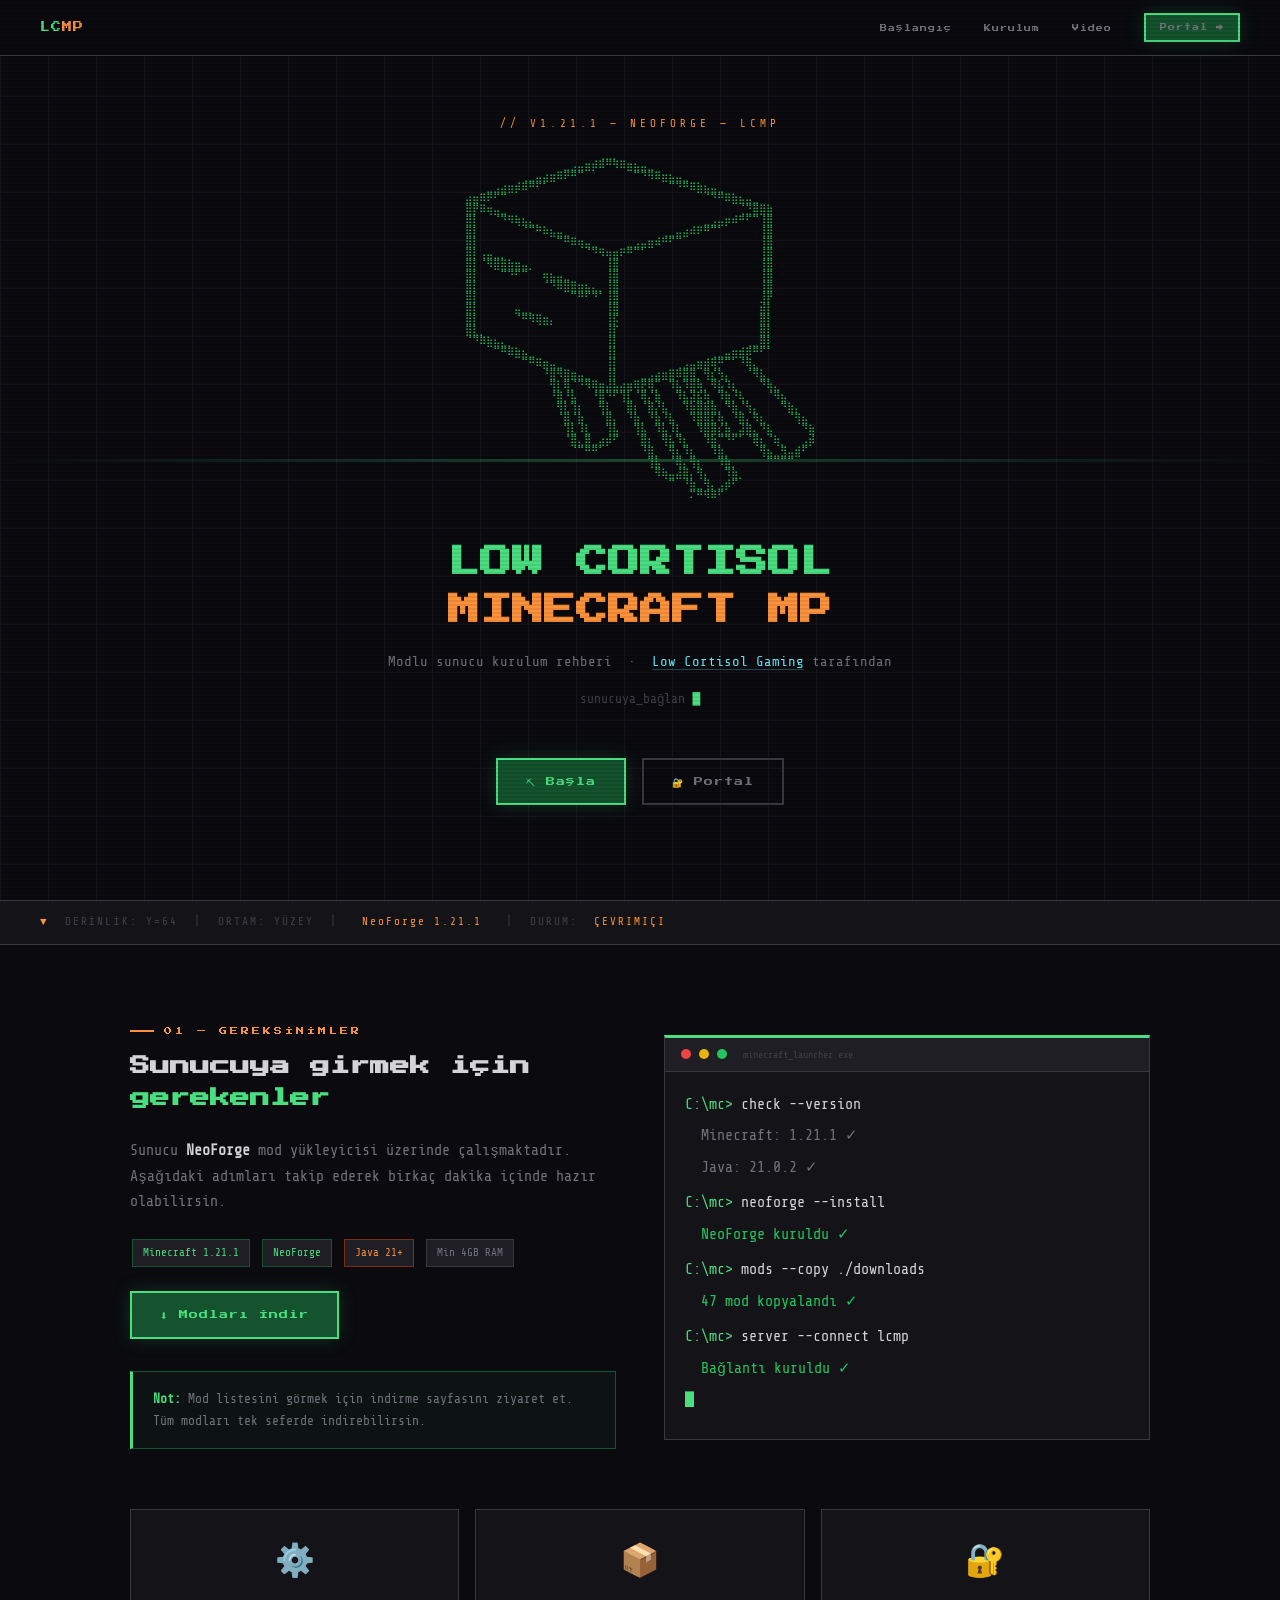
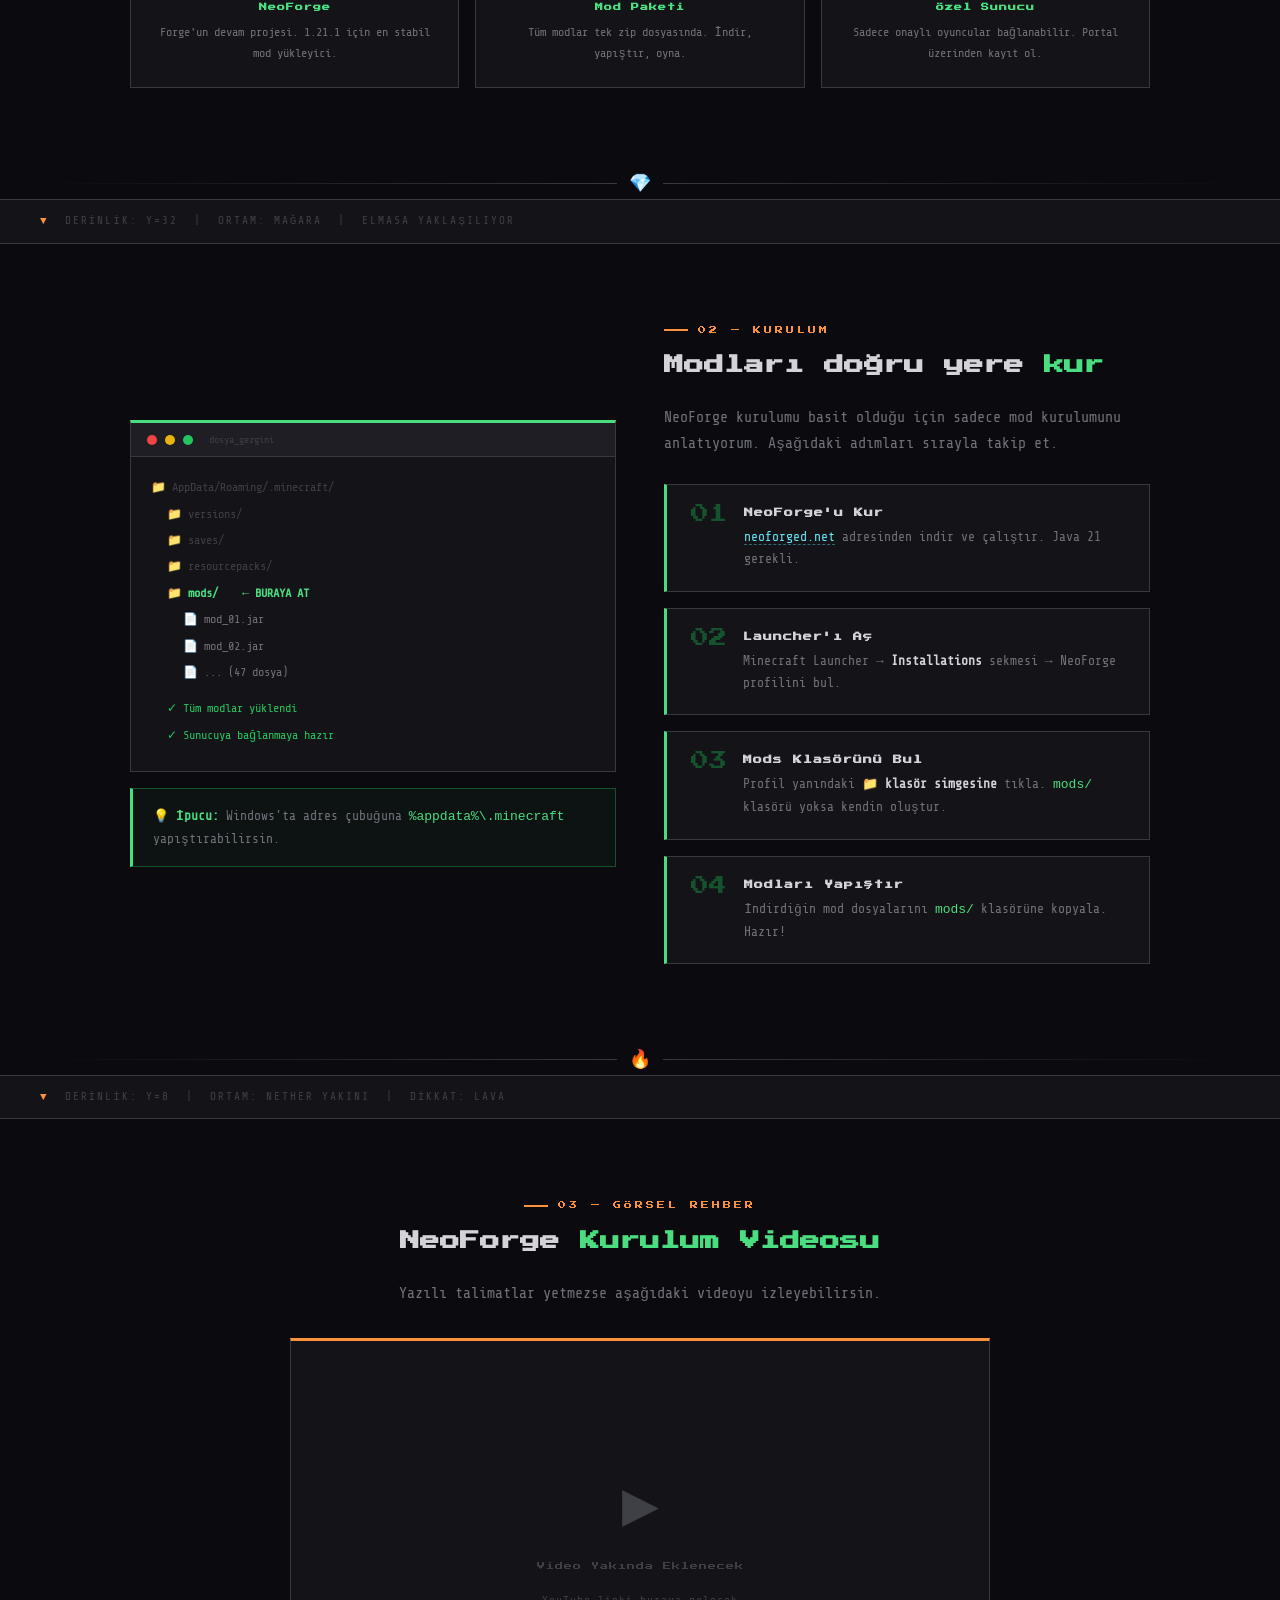
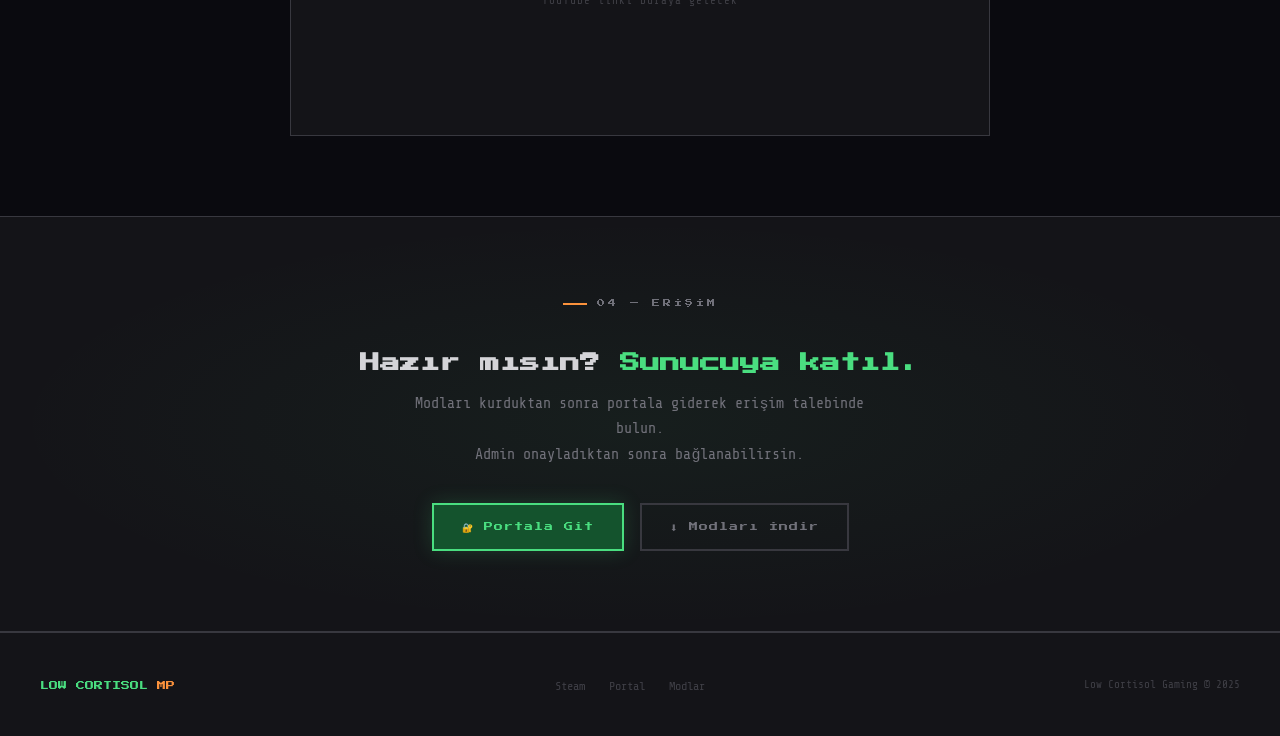
==== index.html @ 9e17c442 "Update index.html" ====
<!DOCTYPE html>
<html lang="tr">
<head>
  <meta charset="utf-8"/>
  <meta name="viewport" content="width=device-width, initial-scale=1"/>
  <title>Low Cortisol MP — Kurulum Rehberi</title>
  <link href="https://fonts.googleapis.com/css2?family=Press+Start+2P&family=Share+Tech+Mono&display=swap" rel="stylesheet"/>
  <style>
    :root {
      --obsidian:  #0a0a0f;
      --stone:     #141418;
      --stone2:    #1e1e24;
      --stone3:    #2a2a32;
      --border:    #38383f;
      --emerald:   #4ade80;
      --emerald2:  #22c55e;
      --emerald-d: #14532d;
      --emerald-g: rgba(74,222,128,0.18);
      --lava:      #fb923c;
      --lava-g:    rgba(251,146,60,0.18);
      --diamond:   #67e8f9;
      --text:      #d4d4d8;
      --text-dim:  #71717a;
      --text-faint:#3f3f46;
      --scan: repeating-linear-gradient(0deg,transparent,transparent 2px,rgba(0,0,0,0.18) 2px,rgba(0,0,0,0.18) 4px);
    }
    *,*::before,*::after{box-sizing:border-box;margin:0;padding:0;}
    html{scroll-behavior:smooth;}
    body{background:var(--obsidian);color:var(--text);font-family:'Share Tech Mono',monospace;font-size:15px;line-height:1.7;cursor:crosshair;overflow-x:hidden;}
    body::after{content:'';position:fixed;inset:0;background:var(--scan);pointer-events:none;z-index:9999;opacity:0.4;}
    ::-webkit-scrollbar{width:6px;}
    ::-webkit-scrollbar-track{background:var(--stone);}
    ::-webkit-scrollbar-thumb{background:var(--emerald-d);}

    @keyframes flicker{0%,100%{opacity:1;}92%{opacity:1;}93%{opacity:0.7;}95%{opacity:1;}97%{opacity:0.8;}}
    @keyframes glow-pulse{0%,100%{text-shadow:0 0 8px var(--emerald),0 0 20px var(--emerald-g);}50%{text-shadow:0 0 18px var(--emerald),0 0 50px var(--emerald-g),0 0 80px rgba(74,222,128,0.08);}}
    @keyframes lava-pulse{0%,100%{text-shadow:0 0 8px var(--lava),0 0 20px var(--lava-g);}50%{text-shadow:0 0 18px var(--lava),0 0 50px var(--lava-g);}}
    @keyframes slide-up{from{opacity:0;transform:translateY(30px);}to{opacity:1;transform:translateY(0);}}
    @keyframes cursor-blink{0%,100%{opacity:1;}50%{opacity:0;}}
    @keyframes ore-shimmer{0%,100%{opacity:0.6;}50%{opacity:1;}}
    @keyframes float{0%,100%{transform:translateY(0px);}50%{transform:translateY(-8px);}}
    @keyframes scandown{0%{transform:translateY(-100%);}100%{transform:translateY(100vh);}}

    /* NAV */
    #nav{position:fixed;top:0;left:0;right:0;z-index:100;background:rgba(10,10,15,0.92);backdrop-filter:blur(12px);border-bottom:1px solid var(--border);padding:0 40px;display:flex;align-items:center;justify-content:space-between;height:56px;}
    .nav-brand{font-family:'Press Start 2P',monospace;font-size:10px;color:var(--emerald);animation:glow-pulse 3s ease-in-out infinite;letter-spacing:1px;}
    .nav-brand span{color:var(--lava);animation:lava-pulse 3s ease-in-out infinite;}
    .nav-links{display:flex;gap:32px;list-style:none;align-items:center;}
    .nav-links a{font-family:'Press Start 2P',monospace;font-size:7px;color:var(--text-dim);text-decoration:none;letter-spacing:1px;transition:color 0.2s;position:relative;padding-bottom:2px;}
    .nav-links a::after{content:'';position:absolute;bottom:-4px;left:0;width:0;height:2px;background:var(--emerald);transition:width 0.25s;}
    .nav-links a:hover{color:var(--emerald);}
    .nav-links a:hover::after{width:100%;}
    .nav-links .nav-btn{padding:9px 14px;font-size:7px;line-height:1;vertical-align:middle;margin:0;padding-bottom:9px;}
    .nav-links .nav-btn::after{display:none !important;}

    /* HERO */
    #hero{min-height:100vh;display:flex;flex-direction:column;align-items:center;justify-content:center;padding:80px 40px 60px;position:relative;overflow:hidden;}
    #hero::before{content:'';position:absolute;inset:0;background-image:linear-gradient(var(--stone3) 1px,transparent 1px),linear-gradient(90deg,var(--stone3) 1px,transparent 1px);background-size:48px 48px;opacity:0.35;animation:flicker 8s infinite;}
    #hero::after{content:'';position:absolute;left:0;right:0;height:3px;background:linear-gradient(90deg,transparent,var(--emerald),transparent);animation:scandown 6s linear infinite;opacity:0.3;pointer-events:none;}
    .hero-tag{font-size:11px;color:var(--lava);letter-spacing:4px;text-transform:uppercase;margin-bottom:24px;animation:slide-up 0.6s ease both;position:relative;z-index:1;}
    .ascii-art{font-family:'Share Tech Mono',monospace;font-size:clamp(5px,0.85vw,10px);line-height:1.1;color:var(--emerald2);text-shadow:0 0 8px var(--emerald-g);margin-bottom:40px;animation:slide-up 0.7s ease 0.1s both,float 6s ease-in-out infinite 1s;white-space:pre;text-align:center;position:relative;z-index:1;opacity:0.9;}
    .hero-title{font-family:'Press Start 2P',monospace;font-size:clamp(16px,3.5vw,32px);color:var(--emerald);text-align:center;line-height:1.5;margin-bottom:16px;animation:slide-up 0.8s ease 0.2s both,glow-pulse 4s ease-in-out infinite 1s;position:relative;z-index:1;}
    .hero-title span{color:var(--lava);animation:lava-pulse 4s ease-in-out infinite;}
    .hero-sub{color:var(--text-dim);font-size:14px;text-align:center;margin-bottom:8px;animation:slide-up 0.9s ease 0.3s both;position:relative;z-index:1;}
    .hero-sub a{color:var(--diamond);text-decoration:none;border-bottom:1px solid rgba(103,232,249,0.3);}
    .hero-sub a:hover{color:#fff;border-color:var(--diamond);}
    .cursor-line{font-size:13px;color:var(--text-faint);margin-top:6px;animation:slide-up 1s ease 0.4s both;position:relative;z-index:1;}
    .cursor-line::after{content:'█';color:var(--emerald);animation:cursor-blink 1s step-end infinite;}
    .hero-btns{display:flex;gap:16px;margin-top:48px;flex-wrap:wrap;justify-content:center;animation:slide-up 1s ease 0.5s both;position:relative;z-index:1;}

    /* BUTTONS */
    .btn{font-family:'Press Start 2P',monospace;font-size:9px;padding:14px 28px;border:2px solid;text-decoration:none;letter-spacing:1px;cursor:pointer;transition:all 0.2s;position:relative;overflow:hidden;display:inline-block;}
    .btn::before{content:'';position:absolute;top:0;left:-100%;width:100%;height:100%;background:linear-gradient(90deg,transparent,rgba(255,255,255,0.06),transparent);transition:left 0.4s;}
    .btn:hover::before{left:100%;}
    .btn-primary{background:var(--emerald-d);color:var(--emerald);border-color:var(--emerald);box-shadow:0 0 20px var(--emerald-g);}
    .btn-primary:hover{background:#166534;box-shadow:0 0 35px rgba(74,222,128,0.3);transform:translateY(-2px);}
    .btn-secondary{background:transparent;color:var(--text-dim);border-color:var(--border);}
    .btn-secondary:hover{color:var(--text);border-color:var(--text-dim);transform:translateY(-2px);}

    /* ORE DIVIDER */
    .ore-divider{display:flex;align-items:center;gap:12px;padding:0 40px;}
    .ore-divider::before,.ore-divider::after{content:'';flex:1;height:1px;}
    .ore-divider::before{background:linear-gradient(90deg,transparent,var(--border));}
    .ore-divider::after{background:linear-gradient(90deg,var(--border),transparent);}
    .ore-gem{font-size:18px;animation:ore-shimmer 2s ease-in-out infinite;}

    /* DEPTH BAR */
    .depth-bar{display:flex;align-items:center;gap:16px;padding:12px 40px;background:var(--stone);border-top:1px solid var(--border);border-bottom:1px solid var(--border);font-size:11px;color:var(--text-faint);letter-spacing:2px;}
    .depth-bar span{color:var(--lava);}

    /* SECTIONS */
    section{padding:80px 40px;max-width:1100px;margin:0 auto;}
    .section-label{font-family:'Press Start 2P',monospace;font-size:8px;color:var(--lava);letter-spacing:3px;text-transform:uppercase;margin-bottom:12px;display:flex;align-items:center;gap:10px;}
    .section-label::before{content:'';display:inline-block;width:24px;height:2px;background:var(--lava);}
    .section-title{font-family:'Press Start 2P',monospace;font-size:clamp(13px,2vw,20px);color:var(--text);line-height:1.6;margin-bottom:24px;}
    .section-title em{color:var(--emerald);font-style:normal;}

    /* LAYOUT */
    .two-col{display:grid;grid-template-columns:1fr 1fr;gap:48px;align-items:center;}
    .two-col.reverse{direction:rtl;}
    .two-col.reverse>*{direction:ltr;}

    /* TERMINAL */
    .terminal{background:var(--stone);border:1px solid var(--border);border-top:3px solid var(--emerald);}
    .terminal-bar{background:var(--stone2);padding:8px 16px;display:flex;align-items:center;gap:8px;border-bottom:1px solid var(--border);font-size:10px;color:var(--text-faint);}
    .t-dot{width:10px;height:10px;border-radius:50%;}
    .t-dot.red{background:#ef4444;}.t-dot.yel{background:#eab308;}.t-dot.grn{background:var(--emerald2);}
    .terminal-body{padding:20px;}
    .t-line{margin-bottom:6px;}
    .t-prompt{color:var(--emerald);}.t-cmd{color:var(--text);}.t-out{color:var(--text-dim);padding-left:16px;}.t-warn{color:var(--lava);padding-left:16px;}.t-ok{color:var(--emerald2);padding-left:16px;}

    /* STEPS */
    .steps{display:flex;flex-direction:column;gap:16px;}
    .step-card{background:var(--stone);border:1px solid var(--border);border-left:3px solid var(--emerald);padding:20px 24px;display:flex;gap:20px;align-items:flex-start;transition:border-color 0.2s,background 0.2s;}
    .step-card:hover{background:var(--stone2);border-left-color:var(--lava);}
    .step-num{font-family:'Press Start 2P',monospace;font-size:18px;color:var(--emerald-d);line-height:1;min-width:32px;}
    .step-card:hover .step-num{color:var(--lava);}
    .step-text h4{font-family:'Press Start 2P',monospace;font-size:9px;color:var(--text);margin-bottom:6px;letter-spacing:1px;}
    .step-text p{color:var(--text-dim);font-size:13px;}
    .step-text a{color:var(--diamond);text-decoration:none;border-bottom:1px dashed rgba(103,232,249,0.4);}
    .step-text a:hover{color:#fff;}

    /* VIDEO */
    .video-wrap{position:relative;padding-top:56.25%;background:var(--stone);border:1px solid var(--border);border-top:3px solid var(--lava);overflow:hidden;}
    .video-wrap iframe{position:absolute;inset:0;width:100%;height:100%;border:none;}
    .video-placeholder{position:absolute;inset:0;display:flex;flex-direction:column;align-items:center;justify-content:center;gap:12px;color:var(--text-faint);}
    .video-placeholder .icon{font-size:48px;animation:float 3s ease-in-out infinite;}
    .video-placeholder p{font-family:'Press Start 2P',monospace;font-size:8px;letter-spacing:1px;}

    /* INFO GRID */
    .info-grid{display:grid;grid-template-columns:repeat(3,1fr);gap:16px;margin-top:32px;}
    .info-card{background:var(--stone);border:1px solid var(--border);padding:24px;text-align:center;transition:border-color 0.2s,transform 0.2s;}
    .info-card:hover{border-color:var(--emerald);transform:translateY(-4px);}
    .info-card .icon{font-size:32px;margin-bottom:12px;display:block;}
    .info-card h4{font-family:'Press Start 2P',monospace;font-size:8px;color:var(--emerald);margin-bottom:8px;letter-spacing:1px;}
    .info-card p{color:var(--text-dim);font-size:12px;}

    /* CTA */
    #cta-section{background:var(--stone);border-top:1px solid var(--border);border-bottom:1px solid var(--border);padding:80px 40px;text-align:center;position:relative;overflow:hidden;}
    #cta-section::before{content:'';position:absolute;inset:0;background:radial-gradient(ellipse at center,rgba(74,222,128,0.05) 0%,transparent 70%);pointer-events:none;}
    #cta-section p{color:var(--text-dim);margin-bottom:36px;max-width:500px;margin-left:auto;margin-right:auto;}

    /* FOOTER */
    footer{background:var(--stone);border-top:1px solid var(--border);padding:40px;display:flex;justify-content:space-between;align-items:center;flex-wrap:wrap;gap:20px;}
    .footer-brand{font-family:'Press Start 2P',monospace;font-size:9px;color:var(--emerald);}
    .footer-brand span{color:var(--lava);}
    .footer-links{display:flex;gap:24px;list-style:none;}
    .footer-links a{color:var(--text-faint);text-decoration:none;font-size:12px;transition:color 0.2s;}
    .footer-links a:hover{color:var(--emerald);}
    .footer-copy{color:var(--text-faint);font-size:11px;}

    /* BADGES & NOTICE */
    .badge{display:inline-block;background:var(--stone2);border:1px solid var(--border);color:var(--text-dim);font-size:11px;padding:4px 10px;margin:4px 2px;}
    .badge.green{border-color:var(--emerald-d);color:var(--emerald);}
    .badge.lava{border-color:#7c2d12;color:var(--lava);}
    .notice{border:1px solid var(--emerald-d);border-left:3px solid var(--emerald);background:rgba(74,222,128,0.04);padding:16px 20px;margin-top:24px;font-size:13px;color:var(--text-dim);}
    .notice strong{color:var(--emerald);}

    /* REVEAL */
    .reveal{opacity:0;transform:translateY(24px);transition:opacity 0.6s ease,transform 0.6s ease;}
    .reveal.visible{opacity:1;transform:translateY(0);}

    /* RESPONSIVE */
    @media(max-width:768px){
      .two-col,.two-col.reverse{grid-template-columns:1fr;direction:ltr;}
      #nav{padding:0 20px;}
      .nav-links{gap:16px;}
      .nav-links a{font-size:6px;}
      section{padding:60px 24px;}
      .info-grid{grid-template-columns:1fr;}
      .depth-bar{font-size:9px;padding:10px 20px;flex-wrap:wrap;gap:8px;}
    }
  </style>
</head>
<body>

  <nav id="nav">
    <div class="nav-brand">LC<span>MP</span></div>
    <ul class="nav-links">
      <li><a href="#intro">Başlangıç</a></li>
      <li><a href="#kurulum">Kurulum</a></li>
      <li><a href="#video">Video</a></li>
      <li><a href="portal.html" class="btn btn-primary nav-btn">Portal →</a></li>
    </ul>
  </nav>

  <div id="hero">
    <p class="hero-tag">// v1.21.1 — neoforge — LCMP</p>
    <pre class="ascii-art">⠀⠀⠀⠀⠀⠀⠀⠀⠀⠀⠀⠀⠀⠀⠀⢀⣀⣤⣴⣾⠿⢷⣶⣤⣄⣀⠀⠀⠀⠀⠀⠀⠀⠀⠀⠀⠀⠀⠀⠀⠀⠀⠀⠀⠀⠀⠀⠀⠀⠀
⠀⠀⠀⠀⠀⠀⠀⠀⠀⠀⣀⣠⣤⣶⡿⠿⠛⠉⠁⠀⠀⠀⠀⠉⠛⠻⢿⣶⣤⣄⣀⠀⠀⠀⠀⠀⠀⠀⠀⠀⠀⠀⠀⠀⠀⠀⠀⠀⠀⠀
⠀⠀⠀⠀⢀⣠⣤⣴⣾⠿⠟⠋⠉⠀⠀⠀⠀⠀⠀⠀⠀⠀⠀⠀⠀⠀⠀⠀⠉⠛⠻⠿⣶⣦⣄⣀⠀⠀⠀⠀⠀⠀⠀⠀⠀⠀⠀⠀⠀⠀
⣠⣤⣶⡿⠟⠛⠉⠁⠀⠀⠀⠀⠀⠀⠀⠀⠀⠀⠀⠀⠀⠀⠀⠀⠀⠀⠀⠀⠀⠀⠀⠀⠀⠉⠙⠻⠿⣶⣦⣄⣀⠀⠀⠀⠀⠀⠀⠀⠀⠀
⣿⡿⣶⣤⣀⠀⠀⠀⠀⠀⠀⠀⠀⠀⠀⠀⠀⠀⠀⠀⠀⠀⠀⠀⠀⠀⠀⠀⠀⠀⠀⠀⠀⠀⠀⠀⠀⠀⠉⠙⠻⣿⣶⣦⠀⠀⠀⠀⠀⠀
⣿⡇⠀⠈⠙⠻⢶⣦⣄⡀⠀⠀⠀⠀⠀⠀⠀⠀⠀⠀⠀⠀⠀⠀⠀⠀⠀⠀⠀⠀⠀⠀⠀⠀⠀⢀⣀⣤⣴⠾⠟⠛⢹⣿⠀⠀⠀⠀⠀⠀
⣿⡇⠀⠀⠀⠀⠀⠈⠙⠛⠷⣦⣄⣀⠀⠀⠀⠀⠀⠀⠀⠀⠀⠀⠀⠀⠀⠀⠀⠀⣀⣠⣴⡶⠿⠛⠋⠁⠀⠀⠀⠀⢸⣿⠀⠀⠀⠀⠀⠀
⣿⡇⠀⠀⠀⠀⠀⠀⠀⠀⠀⠀⠉⠛⠿⣶⣤⣀⠀⠀⠀⠀⠀⠀⢀⣀⣤⣴⠾⠟⠛⠉⠀⠀⠀⠀⠀⠀⠀⠀⠀⠀⢸⣿⠀⠀⠀⠀⠀⠀
⣿⡇⢀⣀⠀⠀⠀⠀⠀⠀⠀⠀⠀⠀⠀⠀⠈⠙⠻⢶⣤⣤⡶⠿⠛⠋⠉⠀⠀⠀⠀⠀⠀⠀⠀⠀⠀⠀⠀⠀⠀⠀⢸⣿⠀⠀⠀⠀⠀⠀
⣿⡇⠘⢿⣿⣷⣦⣤⣀⠀⠀⠀⠀⠀⠀⠀⠀⠀⠀⠀⢸⣿⠀⠀⠀⠀⠀⠀⠀⠀⠀⠀⠀⠀⠀⠀⠀⠀⠀⠀⠀⠀⢸⣿⠀⠀⠀⠀⠀⠀
⣿⡇⠀⠀⠉⠛⠻⠟⠛⠁⠀⣤⣄⣀⠀⠀⠀⠀⠀⠀⢸⣿⠀⠀⠀⠀⠀⠀⠀⠀⠀⠀⠀⠀⠀⠀⠀⠀⠀⠀⠀⠀⢸⣿⠀⠀⠀⠀⠀⠀
⣿⡇⠀⠀⠀⠀⠀⠀⠀⠀⠀⠘⠻⣿⣿⣶⣤⣄⡀⠀⢸⣿⠀⠀⠀⠀⠀⠀⠀⠀⠀⠀⠀⠀⠀⠀⠀⠀⠀⠀⠀⠀⢸⣿⠀⠀⠀⠀⠀⠀
⣿⡇⠀⠀⠀⠀⠀⠀⠀⠀⠀⠀⠀⠀⠉⠛⠿⠟⠻⠃⢸⣿⠀⠀⠀⠀⠀⠀⠀⠀⠀⠀⠀⠀⠀⠀⠀⠀⠀⠀⠀⠀⢸⡿⠀⠀⠀⠀⠀⠀
⣿⡇⠀⠀⠀⠀⠀⣀⠀⠀⠀⠀⠀⠀⠀⠀⠀⠀⠀⠀⢸⣿⠀⠀⠀⠀⠀⠀⠀⠀⠀⠀⠀⠀⠀⠀⠀⠀⠀⠀⠀⠀⣽⡇⠀⠀⠀⠀⠀⠀
⣿⡇⠀⠀⠀⠀⠀⠙⠿⢷⣶⣤⡀⠀⠀⠀⠀⠀⠀⠀⢸⣟⠀⠀⠀⠀⠀⠀⠀⠀⠀⠀⠀⠀⠀⠀⠀⠀⠀⠀⠀⠀⣿⡇⠀⠀⠀⠀⠀⠀
⣿⡇⠀⠀⠀⠀⠀⠀⠀⠀⠈⠉⠁⠀⠀⠀⠀⠀⠀⠀⢸⡗⠀⠀⠀⠀⠀⠀⠀⠀⠀⠀⠀⠀⠀⠀⠀⠀⠀⠀⠀⠀⣿⡇⠀⠀⠀⠀⠀⠀
⠙⠻⣷⣦⣄⡀⠀⠀⠀⠀⠀⠀⠀⠀⠀⠀⠀⠀⠀⠀⢸⡇⠀⠀⠀⠀⠀⠀⠀⠀⠀⠀⠀⠀⠀⠀⠀⠀⠀⠀⠀⠀⣿⡇⠀⠀⠀⠀⠀⠀
⠀⠀⠀⠉⠛⠿⣷⣦⣄⠀⠀⠀⠀⠀⠀⠀⠀⠀⠀⠀⢸⡇⠀⠀⠀⠀⠀⠀⠀⠀⠀⠀⠀⠀⠀⠀⠀⣀⣤⣴⣾⠿⠟⠃⠀⠀⠀⠀⠀⠀
⠀⠀⠀⠀⠀⠀⠀⠉⠛⠿⣶⣤⣀⠀⠀⠀⠀⠀⠀⠀⢸⡇⠀⠀⠀⠀⠀⠀⠀⠀⠀⢀⣀⣤⣴⣾⠿⠛⠋⠹⣷⡀⠀⠀⠀⠀⠀⠀⠀⠀
⠀⠀⠀⠀⠀⠀⠀⠀⠀⠀⠀⠹⣿⢿⣶⣤⣀⠀⠀⠀⢸⡇⠀⠀⠀⠀⢀⣠⣤⣶⣾⣿⣿⠉⢿⡜⢧⡀⠀⠀⠘⢿⣆⠀⠀⠀⠀⠀⠀⠀
⠀⠀⠀⠀⠀⠀⠀⠀⠀⠀⠀⠀⢿⡆⣿⠙⠻⢿⣶⣤⣸⣇⣠⣤⣶⡿⣿⠛⠉⢻⣆⢻⣿⣧⠈⢿⣎⢳⡄⠀⠀⠀⠻⣧⡀⠀⠀⠀⠀⠀
⠀⠀⠀⠀⠀⠀⠀⠀⠀⠀⠀⠀⠸⣷⠸⣇⠀⠀⠸⣿⠻⠟⢻⡏⠘⣿⡘⣧⠀⠀⢻⣆⣻⣞⣧⠀⢻⣦⠹⣆⠀⠀⠀⠘⢿⣄⠀⠀⠀⠀
⠀⠀⠀⠀⠀⠀⠀⠀⠀⠀⠀⠀⠀⢿⡇⢻⡄⠀⠀⢿⡆⠀⠈⣿⡄⠘⣷⡹⣆⠀⠀⢻⣯⣿⣾⣧⠀⠻⣧⠘⢧⡀⠀⠀⠀⠻⣦⡀⠀⠀
⠀⠀⠀⠀⠀⠀⠀⠀⠀⠀⠀⠀⠀⠘⣿⠘⣧⠀⠀⠘⣿⡀⠀⠹⣧⠀⠹⣧⠹⣆⠀⠀⢻⣿⣿⡟⣧⠀⠹⣷⡈⢷⡄⠀⠀⠀⠙⢷⣄⠀
⠀⠀⠀⠀⠀⠀⠀⠀⠀⠀⠀⠀⠀⠀⢻⡇⢹⡆⠀⠀⢻⣇⠀⠀⢻⣇⠀⢻⣇⢹⡆⠀⠀⢻⣿⣿⡜⣧⠀⣹⣷⡀⠻⣆⠀⠀⠀⠈⠻⣦
⠀⠀⠀⠀⠀⠀⠀⠀⠀⠀⠀⠀⠀⠀⠘⣿⡀⣿⠀⣠⣼⠟⠀⠀⠈⣿⡄⠀⢿⣆⢻⡄⠀⠀⢻⣯⠛⠻⠟⠋⠙⣿⡄⠙⣦⠀⠀⠀⢀⣽
⠀⠀⠀⠀⠀⠀⠀⠀⠀⠀⠀⠀⠀⠀⠀⠙⠛⠿⠿⠋⠁⠀⠀⠀⠀⠹⣷⠀⠈⢿⡄⢻⡄⠀⠀⢻⣧⠀⠀⠀⠀⠈⢿⣄⠈⢷⣀⣴⠟⠁
⠀⠀⠀⠀⠀⠀⠀⠀⠀⠀⠀⠀⠀⠀⠀⠀⠀⠀⠀⠀⠀⠀⠀⠀⠀⠀⢻⣇⠀⠘⣿⡀⢿⡄⠀⠀⢻⣧⠀⠀⠀⠀⠈⠛⠛⠛⠛⠉⠀⠀
⠀⠀⠀⠀⠀⠀⠀⠀⠀⠀⠀⠀⠀⠀⠀⠀⠀⠀⠀⠀⠀⠀⠀⠀⠀⠀⠈⢿⣦⣀⣸⣷⡈⢷⡀⠀⠀⢻⣧⠀⠀⠀⠀⠀⠀⠀⠀⠀⠀⠀
⠀⠀⠀⠀⠀⠀⠀⠀⠀⠀⠀⠀⠀⠀⠀⠀⠀⠀⠀⠀⠀⠀⠀⠀⠀⠀⠀⠀⠈⠛⠉⠹⣧⠈⢷⡀⢀⣴⠟⠁⠀⠀⠀⠀⠀⠀⠀⠀⠀⠀
⠀⠀⠀⠀⠀⠀⠀⠀⠀⠀⠀⠀⠀⠀⠀⠀⠀⠀⠀⠀⠀⠀⠀⠀⠀⠀⠀⠀⠀⠀⠀⠀⡛⠿⢾⣷⠟⠁⠀⠀⠀⠀⠀⠀⠀⠀⠀⠀⠀⠀</pre>
    <h1 class="hero-title">LOW CORTISOL<br/><span>MINECRAFT MP</span></h1>
    <p class="hero-sub">Modlu sunucu kurulum rehberi &nbsp;·&nbsp; <a href="https://steamcommunity.com/id/restinpeacearthurmorgan/" target="_blank">Low Cortisol Gaming</a> tarafından</p>
    <p class="cursor-line">sunucuya_bağlan&nbsp;</p>
    <div class="hero-btns">
      <a href="#intro" class="btn btn-primary">⛏ Başla</a>
      <a href="portal.html" class="btn btn-secondary">🔐 Portal</a>
    </div>
  </div>

  <div class="depth-bar">
    <span>▼</span> DERİNLİK: Y=64 &nbsp;|&nbsp; ORTAM: YÜZEY &nbsp;|&nbsp; <span>NeoForge 1.21.1</span> &nbsp;|&nbsp; DURUM: <span>ÇEVRIMIÇI</span>
  </div>

  <section id="intro">
    <div class="two-col">
      <div class="reveal">
        <p class="section-label">01 — Gereksinimler</p>
        <h2 class="section-title">Sunucuya girmek için <em>gerekenler</em></h2>
        <p style="color:var(--text-dim);margin-bottom:20px;">
          Sunucu <strong style="color:var(--text)">NeoForge</strong> mod yükleyicisi üzerinde çalışmaktadır.
          Aşağıdaki adımları takip ederek birkaç dakika içinde hazır olabilirsin.
        </p>
        <div style="margin-bottom:20px;">
          <span class="badge green">Minecraft 1.21.1</span>
          <span class="badge green">NeoForge</span>
          <span class="badge lava">Java 21+</span>
          <span class="badge">Min 4GB RAM</span>
        </div>
        <a href="generic.html" class="btn btn-primary">⬇ Modları İndir</a>
        <div class="notice">
          <strong>Not:</strong> Mod listesini görmek için indirme sayfasını ziyaret et. Tüm modları tek seferde indirebilirsin.
        </div>
      </div>
      <div class="reveal">
        <div class="terminal">
          <div class="terminal-bar">
            <div class="t-dot red"></div><div class="t-dot yel"></div><div class="t-dot grn"></div>
            <span style="margin-left:8px;">minecraft_launcher.exe</span>
          </div>
          <div class="terminal-body">
            <div class="t-line"><span class="t-prompt">C:\mc&gt;</span> <span class="t-cmd">check --version</span></div>
            <div class="t-line"><span class="t-out">Minecraft: 1.21.1 ✓</span></div>
            <div class="t-line"><span class="t-out">Java: 21.0.2 ✓</span></div>
            <div class="t-line" style="margin-top:10px;"><span class="t-prompt">C:\mc&gt;</span> <span class="t-cmd">neoforge --install</span></div>
            <div class="t-line"><span class="t-ok">NeoForge kuruldu ✓</span></div>
            <div class="t-line" style="margin-top:10px;"><span class="t-prompt">C:\mc&gt;</span> <span class="t-cmd">mods --copy ./downloads</span></div>
            <div class="t-line"><span class="t-ok">47 mod kopyalandı ✓</span></div>
            <div class="t-line" style="margin-top:10px;"><span class="t-prompt">C:\mc&gt;</span> <span class="t-cmd">server --connect lcmp</span></div>
            <div class="t-line"><span class="t-ok">Bağlantı kuruldu ✓</span></div>
            <div class="t-line"><span class="t-prompt" style="animation:cursor-blink 1s step-end infinite;">█</span></div>
          </div>
        </div>
      </div>
    </div>

    <div class="info-grid reveal" style="margin-top:60px;">
      <div class="info-card"><span class="icon">⚙️</span><h4>NeoForge</h4><p>Forge'un devam projesi. 1.21.1 için en stabil mod yükleyici.</p></div>
      <div class="info-card"><span class="icon">📦</span><h4>Mod Paketi</h4><p>Tüm modlar tek zip dosyasında. İndir, yapıştır, oyna.</p></div>
      <div class="info-card"><span class="icon">🔐</span><h4>Özel Sunucu</h4><p>Sadece onaylı oyuncular bağlanabilir. Portal üzerinden kayıt ol.</p></div>
    </div>
  </section>

  <div class="ore-divider"><span class="ore-gem">💎</span></div>
  <div class="depth-bar"><span>▼</span> DERİNLİK: Y=32 &nbsp;|&nbsp; ORTAM: MAĞARA &nbsp;|&nbsp; ELMASA YAKLAŞILIYOR</div>

  <section id="kurulum">
    <div class="two-col reverse">
      <div class="reveal">
        <p class="section-label">02 — Kurulum</p>
        <h2 class="section-title">Modları doğru yere <em>kur</em></h2>
        <p style="color:var(--text-dim);margin-bottom:28px;">NeoForge kurulumu basit olduğu için sadece mod kurulumunu anlatıyorum. Aşağıdaki adımları sırayla takip et.</p>
        <div class="steps">
          <div class="step-card">
            <div class="step-num">01</div>
            <div class="step-text"><h4>NeoForge'u Kur</h4><p><a href="https://neoforged.net/" target="_blank">neoforged.net</a> adresinden indir ve çalıştır. Java 21 gerekli.</p></div>
          </div>
          <div class="step-card">
            <div class="step-num">02</div>
            <div class="step-text"><h4>Launcher'ı Aç</h4><p>Minecraft Launcher → <strong style="color:var(--text)">Installations</strong> sekmesi → NeoForge profilini bul.</p></div>
          </div>
          <div class="step-card">
            <div class="step-num">03</div>
            <div class="step-text"><h4>Mods Klasörünü Bul</h4><p>Profil yanındaki <strong style="color:var(--text)">📁 klasör simgesine</strong> tıkla. <code style="color:var(--emerald)">mods/</code> klasörü yoksa kendin oluştur.</p></div>
          </div>
          <div class="step-card">
            <div class="step-num">04</div>
            <div class="step-text"><h4>Modları Yapıştır</h4><p>İndirdiğin mod dosyalarını <code style="color:var(--emerald)">mods/</code> klasörüne kopyala. Hazır!</p></div>
          </div>
        </div>
      </div>
      <div class="reveal">
        <div class="terminal">
          <div class="terminal-bar">
            <div class="t-dot red"></div><div class="t-dot yel"></div><div class="t-dot grn"></div>
            <span style="margin-left:8px;">dosya_gezgini</span>
          </div>
          <div class="terminal-body" style="font-size:12px;">
            <div class="t-line" style="color:var(--text-faint);">📁 AppData/Roaming/.minecraft/</div>
            <div class="t-line" style="padding-left:16px;color:var(--text-faint);">📁 versions/</div>
            <div class="t-line" style="padding-left:16px;color:var(--text-faint);">📁 saves/</div>
            <div class="t-line" style="padding-left:16px;color:var(--text-faint);">📁 resourcepacks/</div>
            <div class="t-line" style="padding-left:16px;color:var(--emerald);font-weight:bold;">📁 mods/ &nbsp;&nbsp;&nbsp;← BURAYA AT</div>
            <div class="t-line" style="padding-left:32px;color:var(--text-dim);">📄 mod_01.jar</div>
            <div class="t-line" style="padding-left:32px;color:var(--text-dim);">📄 mod_02.jar</div>
            <div class="t-line" style="padding-left:32px;color:var(--text-dim);">📄 ... (47 dosya)</div>
            <div class="t-line" style="margin-top:16px;"><span class="t-ok">✓ Tüm modlar yüklendi</span></div>
            <div class="t-line"><span class="t-ok">✓ Sunucuya bağlanmaya hazır</span></div>
          </div>
        </div>
        <div class="notice" style="margin-top:16px;">
          <strong>💡 İpucu:</strong> Windows'ta adres çubuğuna <code style="color:var(--emerald)">%appdata%\.minecraft</code> yapıştırabilirsin.
        </div>
      </div>
    </div>
  </section>

  <div class="ore-divider"><span class="ore-gem">🔥</span></div>
  <div class="depth-bar"><span>▼</span> DERİNLİK: Y=8 &nbsp;|&nbsp; ORTAM: NETHER YAKINI &nbsp;|&nbsp; DİKKAT: LAVA</div>

  <section id="video">
    <div style="max-width:700px;margin:0 auto;text-align:center;" class="reveal">
      <p class="section-label" style="justify-content:center;">03 — Görsel Rehber</p>
      <h2 class="section-title">NeoForge <em>Kurulum Videosu</em></h2>
      <p style="color:var(--text-dim);margin-bottom:32px;">Yazılı talimatlar yetmezse aşağıdaki videoyu izleyebilirsin.</p>
      <div class="video-wrap">
        <div class="video-placeholder">
          <span class="icon">▶</span>
          <p>Video Yakında Eklenecek</p>
          <p style="margin-top:6px;color:var(--text-faint);font-family:'Share Tech Mono',monospace;font-size:11px;">YouTube linki buraya gelecek</p>
        </div>
      </div>
    </div>
  </section>

  <div id="cta-section">
    <div class="reveal">
      <p class="section-label" style="justify-content:center;">04 — Erişim</p>
      <h2 class="section-title" style="margin-bottom:12px;">Hazır mısın? <em>Sunucuya katıl.</em></h2>
      <p>Modları kurduktan sonra portala giderek erişim talebinde bulun.<br/>Admin onayladıktan sonra bağlanabilirsin.</p>
      <div style="display:flex;gap:16px;justify-content:center;flex-wrap:wrap;">
        <a href="portal.html" class="btn btn-primary">🔐 Portala Git</a>
        <a href="generic.html" class="btn btn-secondary">⬇ Modları İndir</a>
      </div>
    </div>
  </div>

  <footer>
    <div class="footer-brand">LOW CORTISOL <span>MP</span></div>
    <ul class="footer-links">
      <li><a href="https://steamcommunity.com/id/restinpeacearthurmorgan/" target="_blank">Steam</a></li>
      <li><a href="portal.html">Portal</a></li>
      <li><a href="generic.html">Modlar</a></li>
    </ul>
    <p class="footer-copy">Low Cortisol Gaming &copy; 2025</p>
  </footer>

  <script>
    const reveals = document.querySelectorAll('.reveal');
    const observer = new IntersectionObserver((entries) => {
      entries.forEach((e, i) => {
        if (e.isIntersecting) setTimeout(() => e.target.classList.add('visible'), i * 80);
      });
    }, { threshold: 0.1 });
    reveals.forEach(r => observer.observe(r));

    const sections = document.querySelectorAll('section[id],div[id]');
    const navLinks = document.querySelectorAll('.nav-links a');
    window.addEventListener('scroll', () => {
      let current = '';
      sections.forEach(s => { if (window.scrollY >= s.offsetTop - 80) current = s.id; });
      navLinks.forEach(a => {
        if (!a.classList.contains('btn'))
          a.style.color = a.getAttribute('href') === '#'+current ? 'var(--emerald)' : '';
      });
    });
  </script>
</body>
</html>
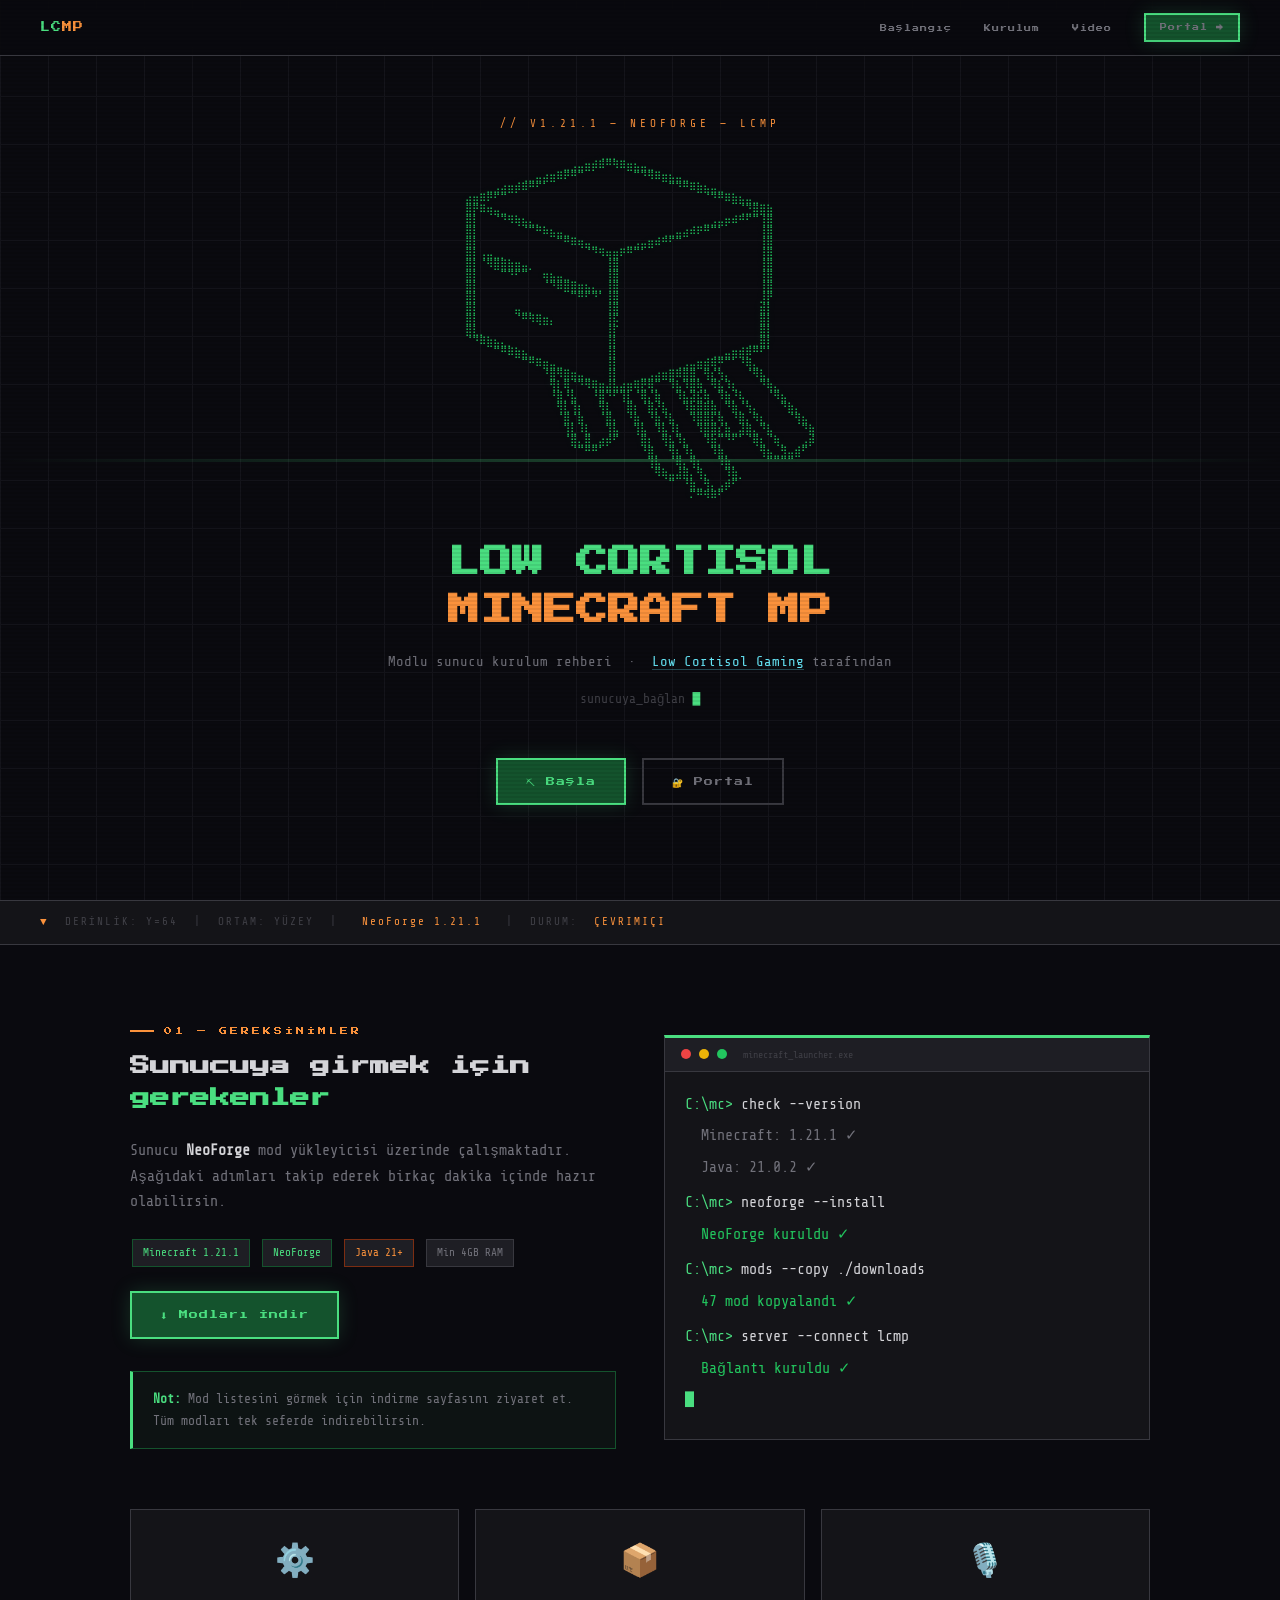
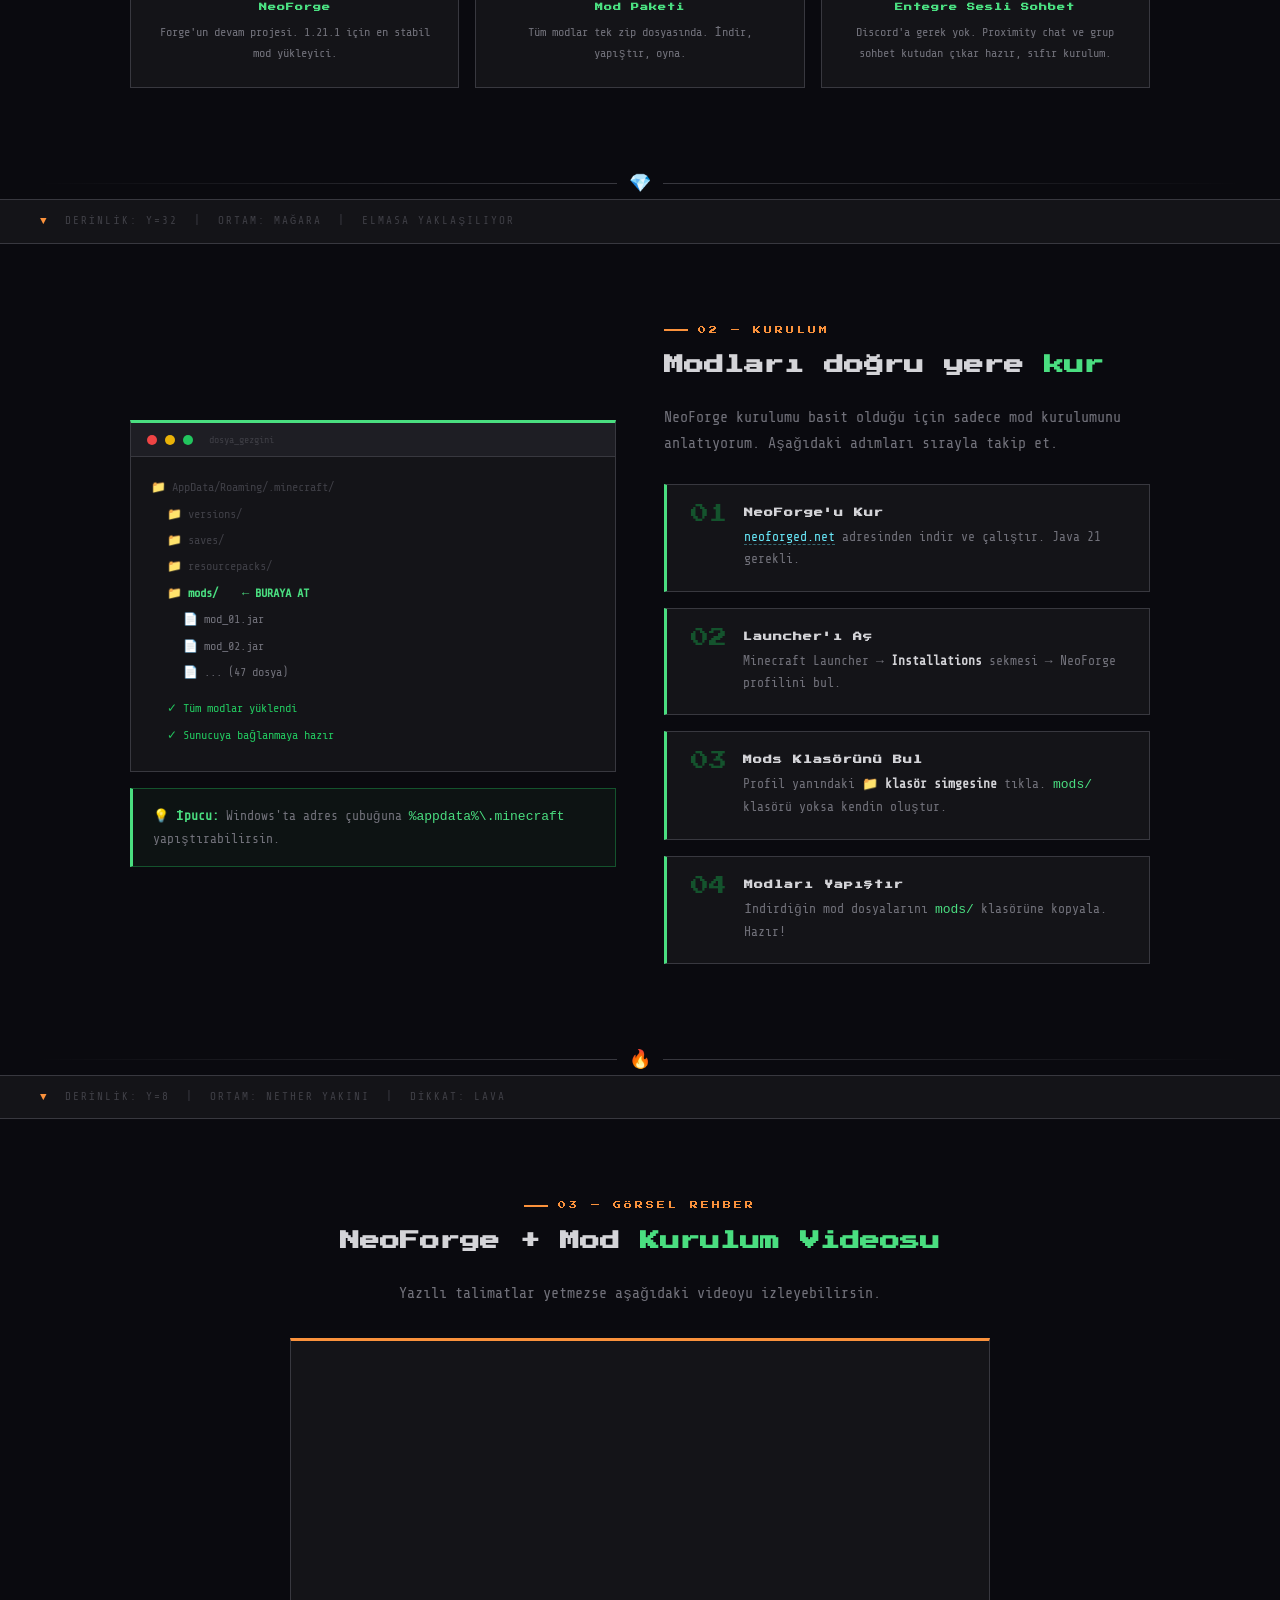
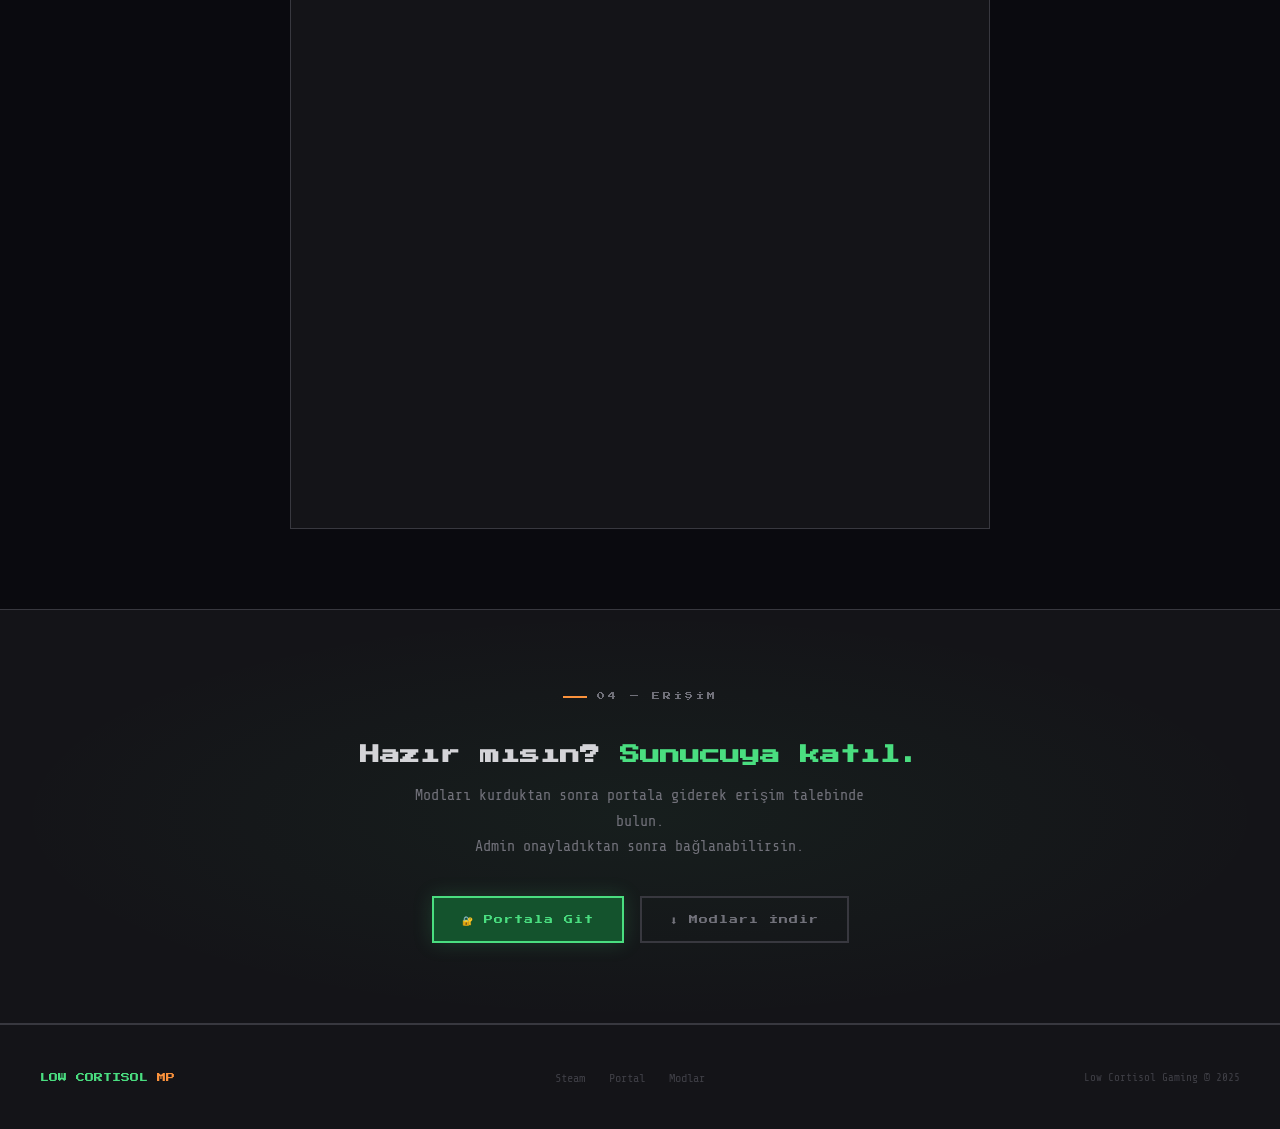
==== commit 018d5056: "Update index.html" ====
--- a/index.html
+++ b/index.html
@@ -1,4 +1,5 @@
 <!DOCTYPE html>
+<link rel="icon" type="image/svg+xml" href="favicon-creeper.svg">
 <html lang="tr">
 <head>
   <meta charset="utf-8"/>
@@ -41,7 +42,6 @@
     @keyframes float{0%,100%{transform:translateY(0px);}50%{transform:translateY(-8px);}}
     @keyframes scandown{0%{transform:translateY(-100%);}100%{transform:translateY(100vh);}}
 
-    /* NAV */
     #nav{position:fixed;top:0;left:0;right:0;z-index:100;background:rgba(10,10,15,0.92);backdrop-filter:blur(12px);border-bottom:1px solid var(--border);padding:0 40px;display:flex;align-items:center;justify-content:space-between;height:56px;}
     .nav-brand{font-family:'Press Start 2P',monospace;font-size:10px;color:var(--emerald);animation:glow-pulse 3s ease-in-out infinite;letter-spacing:1px;}
     .nav-brand span{color:var(--lava);animation:lava-pulse 3s ease-in-out infinite;}
@@ -53,7 +53,6 @@
     .nav-links .nav-btn{padding:9px 14px;font-size:7px;line-height:1;vertical-align:middle;margin:0;padding-bottom:9px;}
     .nav-links .nav-btn::after{display:none !important;}
 
-    /* HERO */
     #hero{min-height:100vh;display:flex;flex-direction:column;align-items:center;justify-content:center;padding:80px 40px 60px;position:relative;overflow:hidden;}
     #hero::before{content:'';position:absolute;inset:0;background-image:linear-gradient(var(--stone3) 1px,transparent 1px),linear-gradient(90deg,var(--stone3) 1px,transparent 1px);background-size:48px 48px;opacity:0.35;animation:flicker 8s infinite;}
     #hero::after{content:'';position:absolute;left:0;right:0;height:3px;background:linear-gradient(90deg,transparent,var(--emerald),transparent);animation:scandown 6s linear infinite;opacity:0.3;pointer-events:none;}
@@ -68,7 +67,6 @@
     .cursor-line::after{content:'█';color:var(--emerald);animation:cursor-blink 1s step-end infinite;}
     .hero-btns{display:flex;gap:16px;margin-top:48px;flex-wrap:wrap;justify-content:center;animation:slide-up 1s ease 0.5s both;position:relative;z-index:1;}
 
-    /* BUTTONS */
     .btn{font-family:'Press Start 2P',monospace;font-size:9px;padding:14px 28px;border:2px solid;text-decoration:none;letter-spacing:1px;cursor:pointer;transition:all 0.2s;position:relative;overflow:hidden;display:inline-block;}
     .btn::before{content:'';position:absolute;top:0;left:-100%;width:100%;height:100%;background:linear-gradient(90deg,transparent,rgba(255,255,255,0.06),transparent);transition:left 0.4s;}
     .btn:hover::before{left:100%;}
@@ -77,30 +75,25 @@
     .btn-secondary{background:transparent;color:var(--text-dim);border-color:var(--border);}
     .btn-secondary:hover{color:var(--text);border-color:var(--text-dim);transform:translateY(-2px);}
 
-    /* ORE DIVIDER */
     .ore-divider{display:flex;align-items:center;gap:12px;padding:0 40px;}
     .ore-divider::before,.ore-divider::after{content:'';flex:1;height:1px;}
     .ore-divider::before{background:linear-gradient(90deg,transparent,var(--border));}
     .ore-divider::after{background:linear-gradient(90deg,var(--border),transparent);}
     .ore-gem{font-size:18px;animation:ore-shimmer 2s ease-in-out infinite;}
 
-    /* DEPTH BAR */
     .depth-bar{display:flex;align-items:center;gap:16px;padding:12px 40px;background:var(--stone);border-top:1px solid var(--border);border-bottom:1px solid var(--border);font-size:11px;color:var(--text-faint);letter-spacing:2px;}
     .depth-bar span{color:var(--lava);}
 
-    /* SECTIONS */
     section{padding:80px 40px;max-width:1100px;margin:0 auto;}
     .section-label{font-family:'Press Start 2P',monospace;font-size:8px;color:var(--lava);letter-spacing:3px;text-transform:uppercase;margin-bottom:12px;display:flex;align-items:center;gap:10px;}
     .section-label::before{content:'';display:inline-block;width:24px;height:2px;background:var(--lava);}
     .section-title{font-family:'Press Start 2P',monospace;font-size:clamp(13px,2vw,20px);color:var(--text);line-height:1.6;margin-bottom:24px;}
     .section-title em{color:var(--emerald);font-style:normal;}
 
-    /* LAYOUT */
     .two-col{display:grid;grid-template-columns:1fr 1fr;gap:48px;align-items:center;}
     .two-col.reverse{direction:rtl;}
     .two-col.reverse>*{direction:ltr;}
 
-    /* TERMINAL */
     .terminal{background:var(--stone);border:1px solid var(--border);border-top:3px solid var(--emerald);}
     .terminal-bar{background:var(--stone2);padding:8px 16px;display:flex;align-items:center;gap:8px;border-bottom:1px solid var(--border);font-size:10px;color:var(--text-faint);}
     .t-dot{width:10px;height:10px;border-radius:50%;}
@@ -109,7 +102,6 @@
     .t-line{margin-bottom:6px;}
     .t-prompt{color:var(--emerald);}.t-cmd{color:var(--text);}.t-out{color:var(--text-dim);padding-left:16px;}.t-warn{color:var(--lava);padding-left:16px;}.t-ok{color:var(--emerald2);padding-left:16px;}
 
-    /* STEPS */
     .steps{display:flex;flex-direction:column;gap:16px;}
     .step-card{background:var(--stone);border:1px solid var(--border);border-left:3px solid var(--emerald);padding:20px 24px;display:flex;gap:20px;align-items:flex-start;transition:border-color 0.2s,background 0.2s;}
     .step-card:hover{background:var(--stone2);border-left-color:var(--lava);}
@@ -120,14 +112,12 @@
     .step-text a{color:var(--diamond);text-decoration:none;border-bottom:1px dashed rgba(103,232,249,0.4);}
     .step-text a:hover{color:#fff;}
 
-    /* VIDEO */
     .video-wrap{position:relative;padding-top:56.25%;background:var(--stone);border:1px solid var(--border);border-top:3px solid var(--lava);overflow:hidden;}
-    .video-wrap iframe{position:absolute;inset:0;width:100%;height:100%;border:none;}
+    .video-wrap video{position:absolute;inset:0;width:100%;height:100%;object-fit:contain;background:#000;}
     .video-placeholder{position:absolute;inset:0;display:flex;flex-direction:column;align-items:center;justify-content:center;gap:12px;color:var(--text-faint);}
     .video-placeholder .icon{font-size:48px;animation:float 3s ease-in-out infinite;}
     .video-placeholder p{font-family:'Press Start 2P',monospace;font-size:8px;letter-spacing:1px;}
 
-    /* INFO GRID */
     .info-grid{display:grid;grid-template-columns:repeat(3,1fr);gap:16px;margin-top:32px;}
     .info-card{background:var(--stone);border:1px solid var(--border);padding:24px;text-align:center;transition:border-color 0.2s,transform 0.2s;}
     .info-card:hover{border-color:var(--emerald);transform:translateY(-4px);}
@@ -135,12 +125,10 @@
     .info-card h4{font-family:'Press Start 2P',monospace;font-size:8px;color:var(--emerald);margin-bottom:8px;letter-spacing:1px;}
     .info-card p{color:var(--text-dim);font-size:12px;}
 
-    /* CTA */
     #cta-section{background:var(--stone);border-top:1px solid var(--border);border-bottom:1px solid var(--border);padding:80px 40px;text-align:center;position:relative;overflow:hidden;}
     #cta-section::before{content:'';position:absolute;inset:0;background:radial-gradient(ellipse at center,rgba(74,222,128,0.05) 0%,transparent 70%);pointer-events:none;}
     #cta-section p{color:var(--text-dim);margin-bottom:36px;max-width:500px;margin-left:auto;margin-right:auto;}
 
-    /* FOOTER */
     footer{background:var(--stone);border-top:1px solid var(--border);padding:40px;display:flex;justify-content:space-between;align-items:center;flex-wrap:wrap;gap:20px;}
     .footer-brand{font-family:'Press Start 2P',monospace;font-size:9px;color:var(--emerald);}
     .footer-brand span{color:var(--lava);}
@@ -149,18 +137,15 @@
     .footer-links a:hover{color:var(--emerald);}
     .footer-copy{color:var(--text-faint);font-size:11px;}
 
-    /* BADGES & NOTICE */
     .badge{display:inline-block;background:var(--stone2);border:1px solid var(--border);color:var(--text-dim);font-size:11px;padding:4px 10px;margin:4px 2px;}
     .badge.green{border-color:var(--emerald-d);color:var(--emerald);}
     .badge.lava{border-color:#7c2d12;color:var(--lava);}
     .notice{border:1px solid var(--emerald-d);border-left:3px solid var(--emerald);background:rgba(74,222,128,0.04);padding:16px 20px;margin-top:24px;font-size:13px;color:var(--text-dim);}
     .notice strong{color:var(--emerald);}
 
-    /* REVEAL */
     .reveal{opacity:0;transform:translateY(24px);transition:opacity 0.6s ease,transform 0.6s ease;}
     .reveal.visible{opacity:1;transform:translateY(0);}
 
-    /* RESPONSIVE */
     @media(max-width:768px){
       .two-col,.two-col.reverse{grid-template-columns:1fr;direction:ltr;}
       #nav{padding:0 20px;}
@@ -275,7 +260,11 @@
     <div class="info-grid reveal" style="margin-top:60px;">
       <div class="info-card"><span class="icon">⚙️</span><h4>NeoForge</h4><p>Forge'un devam projesi. 1.21.1 için en stabil mod yükleyici.</p></div>
       <div class="info-card"><span class="icon">📦</span><h4>Mod Paketi</h4><p>Tüm modlar tek zip dosyasında. İndir, yapıştır, oyna.</p></div>
-      <div class="info-card"><span class="icon">🔐</span><h4>Özel Sunucu</h4><p>Sadece onaylı oyuncular bağlanabilir. Portal üzerinden kayıt ol.</p></div>
+      <div class="info-card">
+        <span class="icon">🎙️</span>
+        <h4>Entegre Sesli Sohbet</h4>
+        <p>Discord'a gerek yok. Proximity chat ve grup sohbet kutudan çıkar hazır, sıfır kurulum.</p>
+      </div>
     </div>
   </section>
 
@@ -336,21 +325,25 @@
   <div class="ore-divider"><span class="ore-gem">🔥</span></div>
   <div class="depth-bar"><span>▼</span> DERİNLİK: Y=8 &nbsp;|&nbsp; ORTAM: NETHER YAKINI &nbsp;|&nbsp; DİKKAT: LAVA</div>
 
-  <section id="video">
+<section id="video">
     <div style="max-width:700px;margin:0 auto;text-align:center;" class="reveal">
       <p class="section-label" style="justify-content:center;">03 — Görsel Rehber</p>
-      <h2 class="section-title">NeoForge <em>Kurulum Videosu</em></h2>
+      <h2 class="section-title">NeoForge + Mod <em>Kurulum Videosu</em></h2>
       <p style="color:var(--text-dim);margin-bottom:32px;">Yazılı talimatlar yetmezse aşağıdaki videoyu izleyebilirsin.</p>
       <div class="video-wrap">
-        <div class="video-placeholder">
-          <span class="icon">▶</span>
-          <p>Video Yakında Eklenecek</p>
-          <p style="margin-top:6px;color:var(--text-faint);font-family:'Share Tech Mono',monospace;font-size:11px;">YouTube linki buraya gelecek</p>
-        </div>
+       <iframe
+  width="100%"
+  src="https://www.youtube.com/embed/C3NCriJwLNc?rel=0"
+  title="NeoForge + Mod Kurulum Videosu"
+  frameborder="0"
+  allow="accelerometer; autoplay; clipboard-write; encrypted-media; gyroscope; picture-in-picture; web-share"
+  allowfullscreen
+  style="border-radius:8px;display:block;aspect-ratio:16/9;height:auto;">
+        </iframe>
       </div>
     </div>
   </section>
-
+  
   <div id="cta-section">
     <div class="reveal">
       <p class="section-label" style="justify-content:center;">04 — Erişim</p>
@@ -396,3 +389,6 @@
 </body>
 </html>
 
+
+
+
